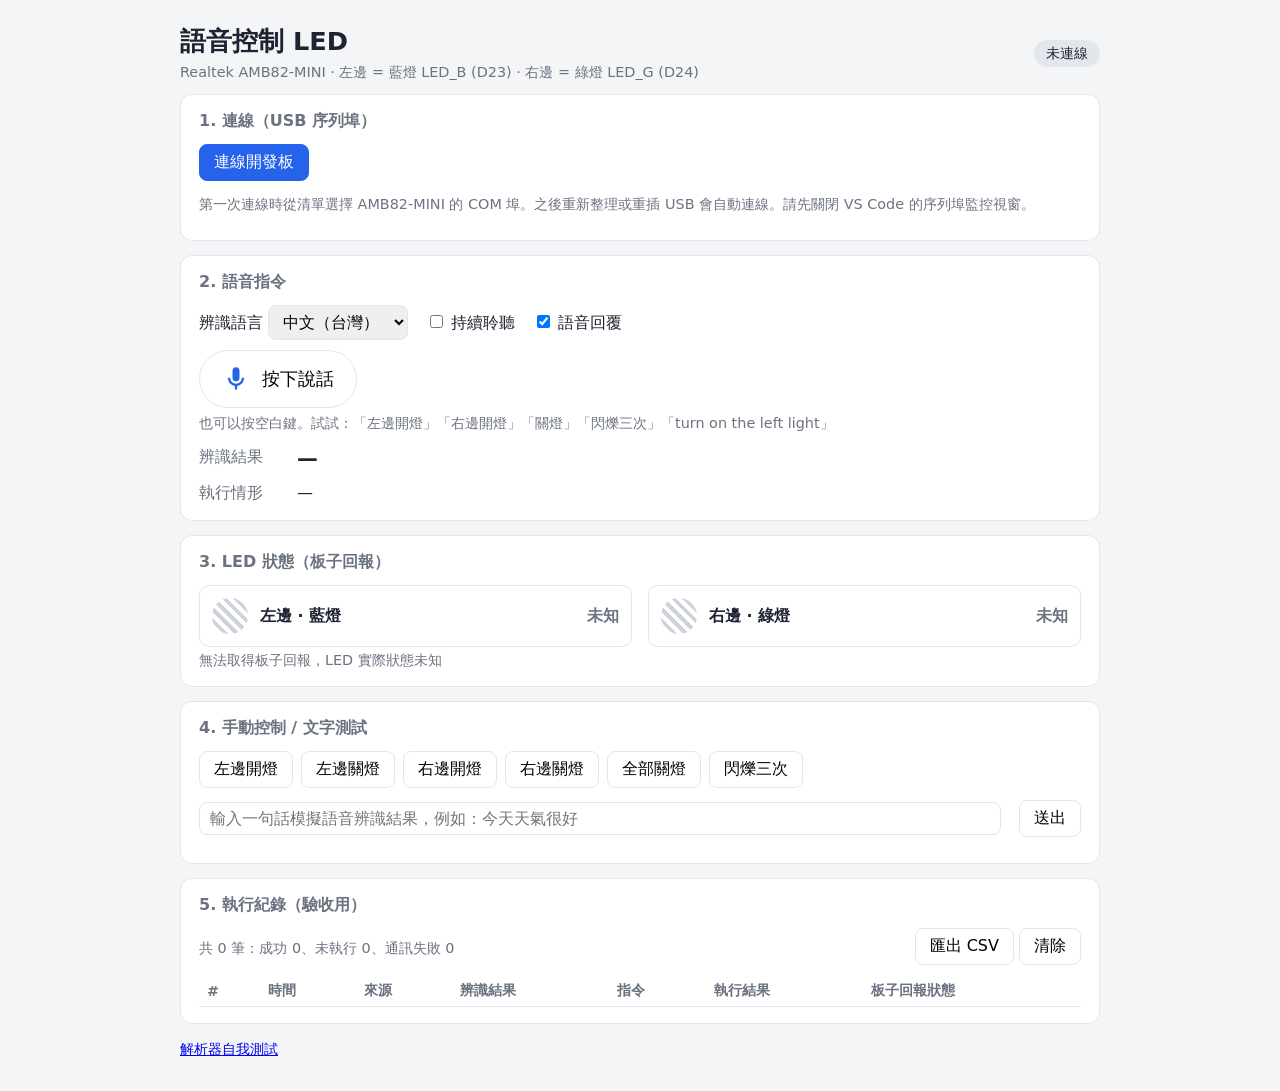
==== web/index.html @ 835c43cf "語音控制 LED 系統：AMB82-MINI 韌體與網頁介面 Co-Authored-By: Claude Opus 5.5 <noreply@anthropic.com>" ====
<!DOCTYPE html>
<html lang="zh-Hant">
<head>
  <meta charset="utf-8">
  <meta name="viewport" content="width=device-width, initial-scale=1">
  <title>語音控制 LED · AMB82-MINI</title>
  <link rel="stylesheet" href="style.css">
</head>
<body>
  <header>
    <div>
      <h1>語音控制 LED</h1>
      <p class="sub">Realtek AMB82-MINI · 左邊 = 藍燈 LED_B (D23) · 右邊 = 綠燈 LED_G (D24)</p>
    </div>
    <span id="connection" class="pill">未連線</span>
  </header>

  <main>
    <section class="card settings">
      <h2>1. 連線（USB 序列埠）</h2>
      <div class="row">
        <button id="connectBtn" class="primary">連線開發板</button>
        <span class="hint">第一次連線時從清單選擇 AMB82-MINI 的 COM 埠。之後重新整理或重插 USB 會自動連線。請先關閉 VS Code 的序列埠監控視窗。</span>
      </div>
    </section>

    <div id="notice" class="notice" hidden></div>

    <section class="card voice">
      <h2>2. 語音指令</h2>
      <div class="row">
        <label>辨識語言
          <select id="lang">
            <option value="zh-TW">中文（台灣）</option>
            <option value="en-US">English (US)</option>
          </select>
        </label>
        <label><input type="checkbox" id="continuous"> 持續聆聽</label>
        <label><input type="checkbox" id="speakBack" checked> 語音回覆</label>
      </div>
      <button id="mic" class="mic" aria-label="按下說話">
        <svg viewBox="0 0 24 24" aria-hidden="true"><path d="M12 14a3 3 0 0 0 3-3V5a3 3 0 0 0-6 0v6a3 3 0 0 0 3 3Zm5-3a5 5 0 0 1-10 0H5a7 7 0 0 0 6 6.92V21h2v-3.08A7 7 0 0 0 19 11h-2Z"/></svg>
        <span id="micLabel">按下說話</span>
      </button>
      <p id="micHint" class="hint">也可以按空白鍵。試試：「左邊開燈」「右邊開燈」「關燈」「閃爍三次」「turn on the left light」</p>

      <dl class="result">
        <dt>辨識結果</dt><dd id="recognized">—</dd>
        <dt></dt><dd id="alternatives" class="hint"></dd>
        <dt>執行情形</dt><dd id="parsed">—</dd>
      </dl>
    </section>

    <section class="card leds">
      <h2>3. LED 狀態（板子回報）</h2>
      <div class="led-row">
        <div id="ledBlue" class="led blue unknown"><div class="bulb"></div><b>左邊 · 藍燈</b><span class="state">未知</span></div>
        <div id="ledGreen" class="led green unknown"><div class="bulb"></div><b>右邊 · 綠燈</b><span class="state">未知</span></div>
      </div>
      <p id="ledSource" class="hint">無法取得板子回報，LED 實際狀態未知</p>
    </section>

    <section class="card manual">
      <h2>4. 手動控制 / 文字測試</h2>
      <div class="buttons">
        <button data-cmd="BLUE_ON">左邊開燈</button>
        <button data-cmd="BLUE_OFF">左邊關燈</button>
        <button data-cmd="GREEN_ON">右邊開燈</button>
        <button data-cmd="GREEN_OFF">右邊關燈</button>
        <button data-cmd="ALL_OFF">全部關燈</button>
        <button data-cmd="BLINK_ALL">閃爍三次</button>
      </div>
      <form id="textForm" class="row">
        <input id="textInput" placeholder="輸入一句話模擬語音辨識結果，例如：今天天氣很好" autocomplete="off">
        <button type="submit">送出</button>
      </form>
    </section>

    <section class="card log">
      <h2>5. 執行紀錄（驗收用）</h2>
      <div class="row between">
        <span id="logSummary" class="hint"></span>
        <span>
          <button id="exportBtn">匯出 CSV</button>
          <button id="clearBtn">清除</button>
        </span>
      </div>
      <div class="table-wrap">
        <table>
          <thead><tr><th>#</th><th>時間</th><th>來源</th><th>辨識結果</th><th>指令</th><th>執行結果</th><th>板子回報狀態</th></tr></thead>
          <tbody id="logBody"></tbody>
        </table>
      </div>
    </section>
  </main>

  <footer><a href="test.html">解析器自我測試</a></footer>

  <script src="commands.js"></script>
  <script src="app.js"></script>
</body>
</html>
---- web/style.css ----
:root {
  --bg: #f4f5f7;
  --card: #ffffff;
  --text: #1d2330;
  --muted: #6b7280;
  --line: #e3e6eb;
  --accent: #2563eb;
  --ok: #15803d;
  --ok-bg: #e8f6ec;
  --warn: #a16207;
  --warn-bg: #fdf6e3;
  --error: #b91c1c;
  --error-bg: #fdecec;
  --blue-led: #3b82f6;
  --green-led: #22c55e;
  --off-led: #cfd4dc;
  font-family: system-ui, "Microsoft JhengHei", "PingFang TC", sans-serif;
  color: var(--text);
  background: var(--bg);
}

body { margin: 0; padding: 0 16px 32px; }
header, main, footer { max-width: 920px; margin: 0 auto; }
header { display: flex; justify-content: space-between; align-items: center; gap: 12px; padding: 24px 0 12px; flex-wrap: wrap; }
h1 { margin: 0; font-size: 1.6rem; }
h2 { margin: 0 0 12px; font-size: 1rem; color: var(--muted); font-weight: 600; }
.sub, .hint { color: var(--muted); font-size: 0.9rem; margin: 4px 0 0; }
footer { padding-top: 16px; font-size: 0.9rem; }

main { display: grid; gap: 14px; }
.card { background: var(--card); border: 1px solid var(--line); border-radius: 12px; padding: 16px 18px; }
.row { display: flex; flex-wrap: wrap; align-items: center; gap: 10px 18px; margin-bottom: 10px; }
.row.between { justify-content: space-between; }

input, select, button { font: inherit; }
input:not([type]), input[type=text], select { padding: 6px 10px; border: 1px solid var(--line); border-radius: 8px; }
#textInput { flex: 1; min-width: 0; }
button { padding: 7px 14px; border: 1px solid var(--line); background: #fff; border-radius: 8px; cursor: pointer; }
button:hover { border-color: var(--accent); }
button.primary { background: var(--accent); border-color: var(--accent); color: #fff; }

.pill { padding: 4px 12px; border-radius: 999px; background: var(--line); font-size: 0.9rem; }
.pill.ok { background: var(--ok-bg); color: var(--ok); }
.pill.error { background: var(--error-bg); color: var(--error); }

.notice { padding: 10px 14px; border-radius: 10px; }
.notice.ok { background: var(--ok-bg); color: var(--ok); }
.notice.warn { background: var(--warn-bg); color: var(--warn); }
.notice.error { background: var(--error-bg); color: var(--error); font-weight: 600; }

.mic { display: flex; align-items: center; gap: 12px; margin: 6px 0; padding: 14px 22px; font-size: 1.1rem; border-radius: 999px; }
.mic svg { width: 28px; height: 28px; fill: var(--accent); }
.mic.active { background: var(--error-bg); border-color: var(--error); animation: pulse 1.2s infinite; }
.mic.active svg { fill: var(--error); }
@keyframes pulse { 50% { box-shadow: 0 0 0 8px rgba(185, 28, 28, 0.12); } }

.result { display: grid; grid-template-columns: 5.5em 1fr; gap: 6px 10px; margin: 14px 0 0; }
.result dt { color: var(--muted); }
.result dd { margin: 0; }
#recognized { font-size: 1.3rem; font-weight: 600; }

.tag { display: inline-block; padding: 1px 8px; border-radius: 6px; background: var(--line); font-family: ui-monospace, Consolas, monospace; font-size: 0.85rem; }
.tag.ok { background: var(--ok-bg); color: var(--ok); }
.tag.warn { background: var(--warn-bg); color: var(--warn); }
.tag.error { background: var(--error-bg); color: var(--error); }

.led-row { display: flex; gap: 16px; flex-wrap: wrap; }
.led { flex: 1; min-width: 150px; display: flex; align-items: center; gap: 12px; padding: 12px; border: 1px solid var(--line); border-radius: 10px; }
.led .bulb { width: 36px; height: 36px; border-radius: 50%; background: var(--off-led); transition: background 0.15s, box-shadow 0.15s; }
.led.blue.on .bulb { background: var(--blue-led); box-shadow: 0 0 16px var(--blue-led); }
.led.green.on .bulb { background: var(--green-led); box-shadow: 0 0 16px var(--green-led); }
.led.blinking .bulb { animation: blink 0.5s steps(2) infinite; }
.led.unknown .bulb { background: repeating-linear-gradient(45deg, var(--off-led) 0 4px, #fff 4px 8px); }
.led .state { margin-left: auto; font-weight: 700; }
.led.unknown .state { color: var(--muted); }
@keyframes blink { 50% { opacity: 0.25; } }

.buttons { display: flex; flex-wrap: wrap; gap: 8px; margin-bottom: 12px; }

.table-wrap { overflow-x: auto; }
table { width: 100%; border-collapse: collapse; font-size: 0.9rem; }
th, td { padding: 6px 8px; border-bottom: 1px solid var(--line); text-align: left; white-space: nowrap; }
th { color: var(--muted); font-weight: 600; }
tr.skip td { color: var(--warn); }
tr.error td { color: var(--error); }
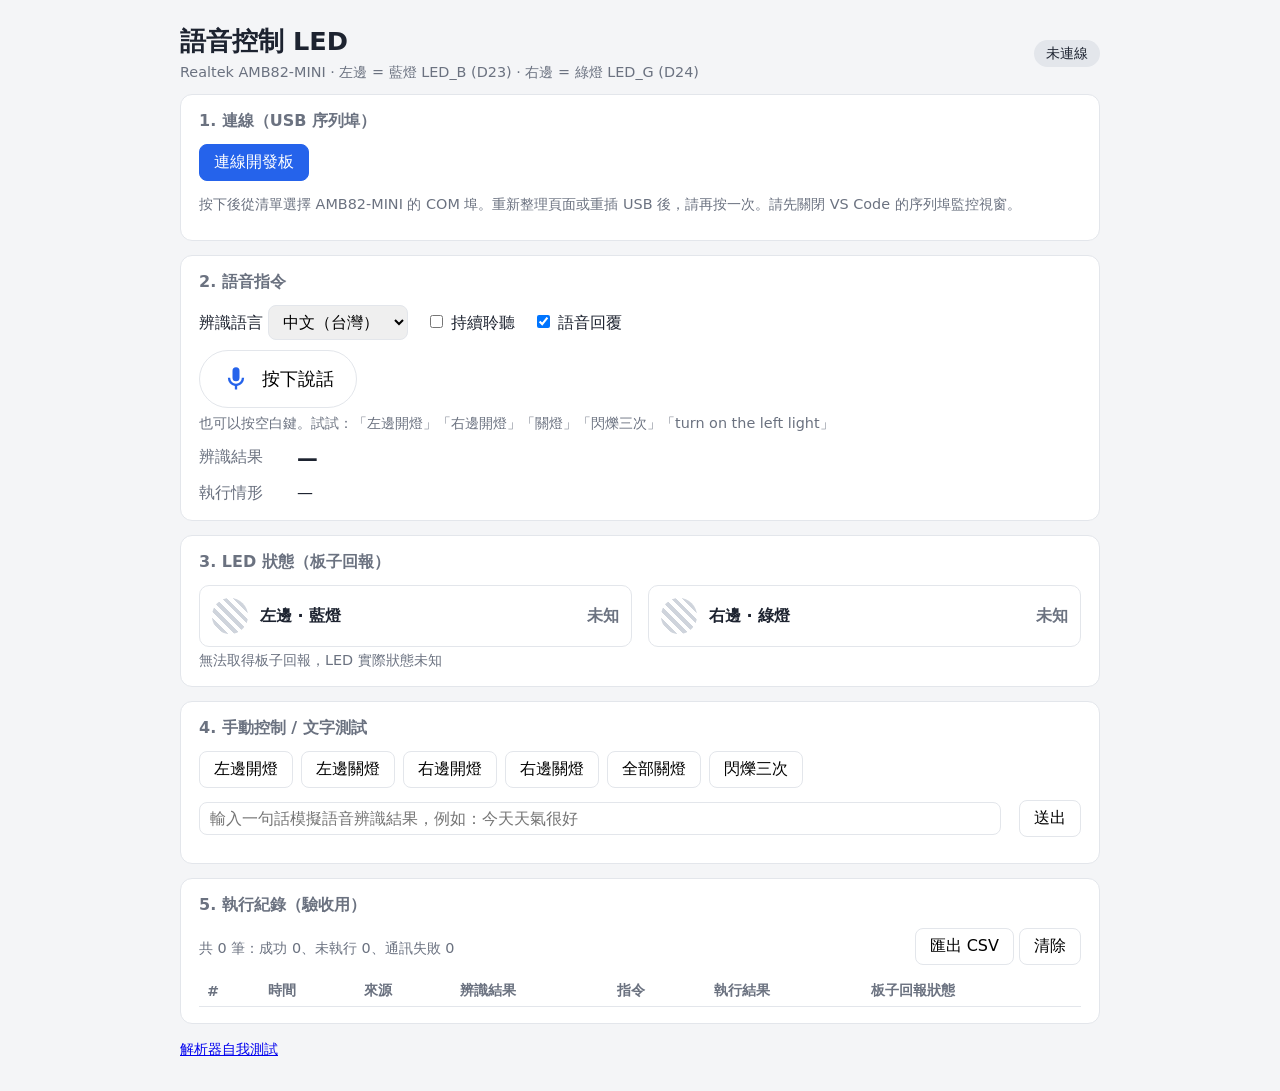
==== commit 373f1108: "連線改為全手動 開啟網頁或 USB 重新插上時不再自動連線，只提示按「連線開發板」。 同步更新 README、示範腳本與報告。  Co-Authored-By: Claude Opus 5.5 <no" ====
--- a/web/index.html
+++ b/web/index.html
@@ -20,7 +20,7 @@
       <h2>1. 連線（USB 序列埠）</h2>
       <div class="row">
         <button id="connectBtn" class="primary">連線開發板</button>
-        <span class="hint">第一次連線時從清單選擇 AMB82-MINI 的 COM 埠。之後重新整理或重插 USB 會自動連線。請先關閉 VS Code 的序列埠監控視窗。</span>
+        <span class="hint">按下後從清單選擇 AMB82-MINI 的 COM 埠。重新整理頁面或重插 USB 後，請再按一次。請先關閉 VS Code 的序列埠監控視窗。</span>
       </div>
     </section>
 
